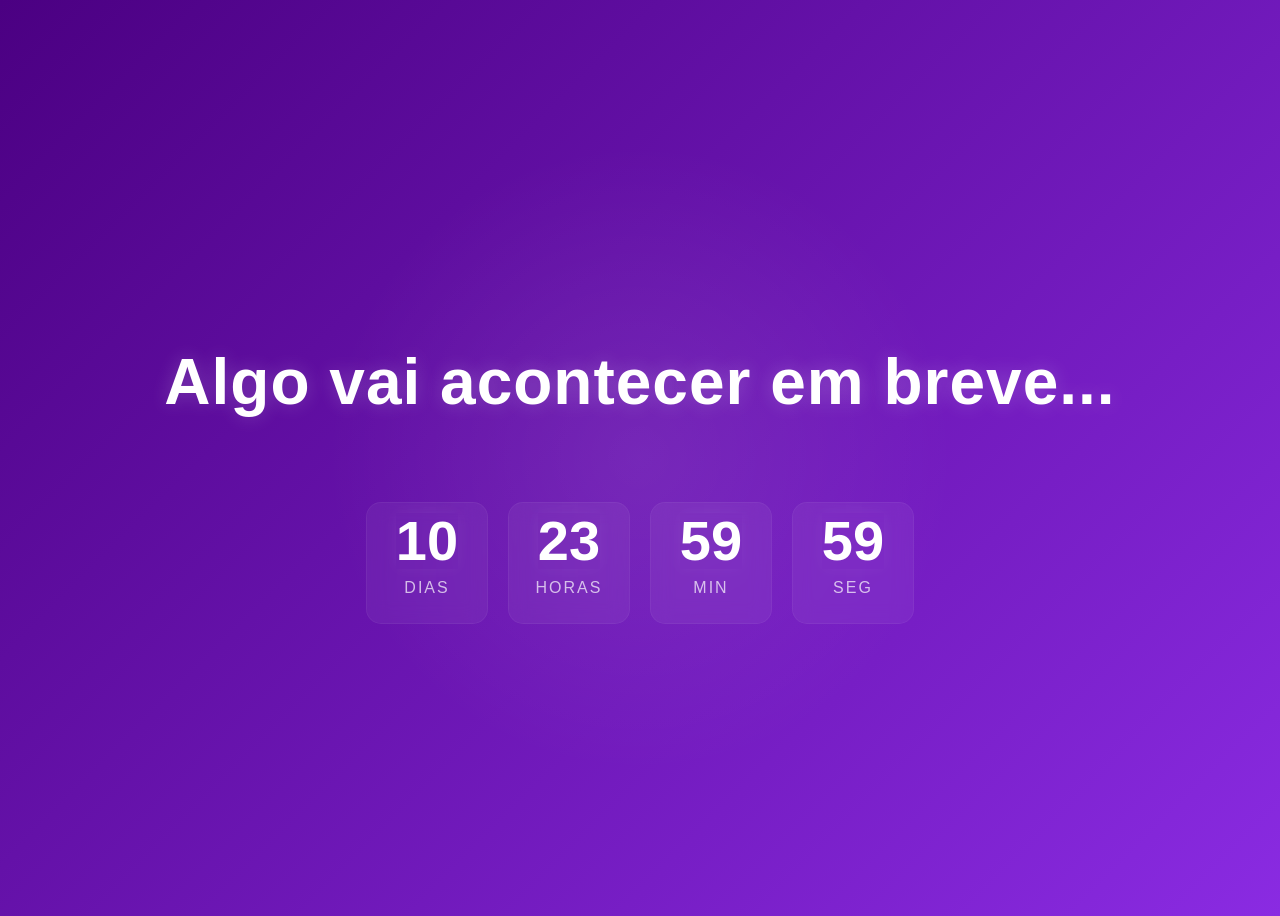
==== index.html @ 011ca1e3 "Initial commit" ====
<!DOCTYPE html>
<html lang="pt-br">
<head>
    <meta charset="UTF-8">
    <meta name="viewport" content="width=device-width, initial-scale=1.0">
    <title>Timer</title>
   <link rel="stylesheet" href="style.css">
</head>
<body>

 <section id="conteiner">

    <h1>Algo vai acontecer em breve...</h1>

    <p id="timer"></p>



 </section>

 <section class="timer">

    <div class="box">
        <span id="days">00</span>
        <p>Dias</p>
    </div>

    <div class="box">
        <span id="hours">00</span>
        <p>Horas</p>
    </div>

    <div class="box">
        <span id="minutes">00</span>
        <p>Min</p>
    </div>

    <div class="box">
        <span id="seconds">00</span>
        <p>Seg</p>
    </div>
    

 <script src="Projeto.js"></script>
</body>
</html>
---- style.css ----
@charset "UTF-8";


body {
    display:flex;
    font-family:Arial, Helvetica, sans-serif;
    flex-direction: column;
    justify-content:center;
    align-items:center;
    background:
    radial-gradient(
        circle at center,
        rgba(255,255,255,.08),
        transparent 40%
    ),
    linear-gradient(
        135deg,
        #4b0082,
        #8a2be2
    );

 height:100vh;
    
}

#conteiner {
    text-align: center;
    color:white;
    text-shadow: 0px 3px 8px rgba(0, 0, 0, 0.612);
}

#conteiner > h1 {
    font-size:4rem;
    letter-spacing: 1px;
    font-weight:800;
    text-shadow: 0 0 20px rgba(255,255,255,.2);

}

#conteiner > p {
    font-size:2rem;
}



/*Timer*/

section.timer{
    display:flex;
    justify-content:center;
    gap:20px;
    margin-top:30px;

}

.box {
    height:120px;
    width:120px;

    display:flex;
    flex-direction:column;
    justify-content:center;
    align-items:center;

    background: rgba(255,255,255,.05);
    backdrop-filter: blur(10px);

    border: 1px solid rgba(255,255,255,.05);
    border-radius:15px;
}

.box span{
    font-size: 3.5rem;
    font-weight: 800;
    color: white;
    line-height: 1;
    box-shadow: 0px 0px 15px rgba(255,255,255,.05)
}

.box p{
    margin-top: 10px;
    color: rgba(255,255,255,.7);
    text-transform: uppercase;
    letter-spacing: 2px;
    
}
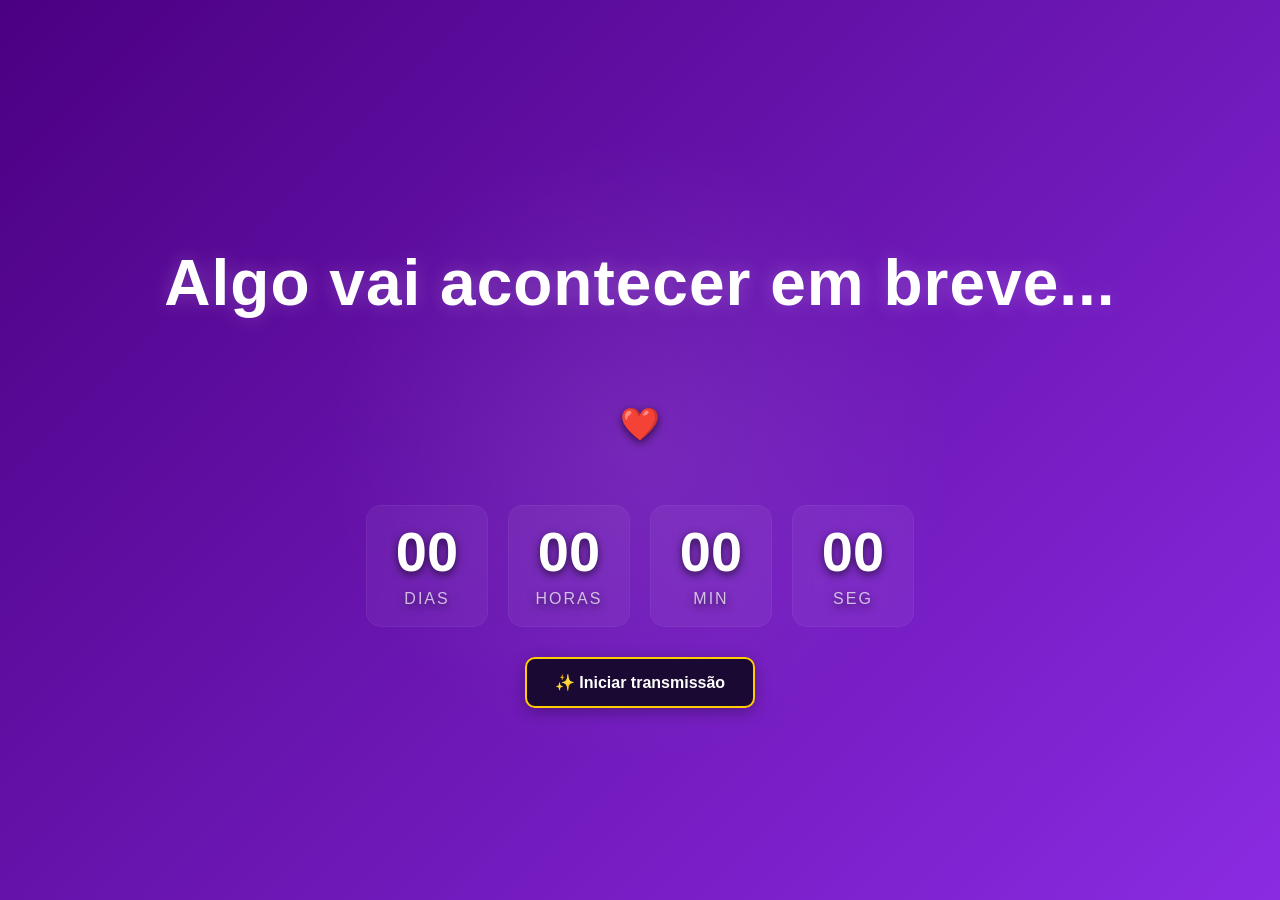
==== commit 670d3908: "atualizar" ====
--- a/index.html
+++ b/index.html
@@ -4,43 +4,42 @@
     <meta charset="UTF-8">
     <meta name="viewport" content="width=device-width, initial-scale=1.0">
     <title>Timer</title>
-   <link rel="stylesheet" href="style.css">
+    <link rel="stylesheet" href="style.css">
 </head>
 <body>
 
- <section id="conteiner">
+    <section id="conteiner">
 
-    <h1>Algo vai acontecer em breve...</h1>
+        <h1>Algo vai acontecer em breve...</h1>
+        
+        <p id="timer"></p>
 
-    <p id="timer"></p>
+        <div class="timer">
+            <div class="box">
+                <span id="days">00</span>
+                <p>Dias</p>
+            </div>
 
+            <div class="box">
+                <span id="hours">00</span>
+                <p>Horas</p>
+            </div>
 
+            <div class="box">
+                <span id="minutes">00</span>
+                <p>Min</p>
+            </div>
 
- </section>
+            <div class="box">
+                <span id="seconds">00</span>
+                <p>Seg</p>
+            </div>
+        </div> 
 
- <section class="timer">
+        <button onclick="iniciartransmissao()">✨ Iniciar transmissão</button>
 
-    <div class="box">
-        <span id="days">00</span>
-        <p>Dias</p>
-    </div>
+    </section>
 
-    <div class="box">
-        <span id="hours">00</span>
-        <p>Horas</p>
-    </div>
-
-    <div class="box">
-        <span id="minutes">00</span>
-        <p>Min</p>
-    </div>
-
-    <div class="box">
-        <span id="seconds">00</span>
-        <p>Seg</p>
-    </div>
-    
-
- <script src="Projeto.js"></script>
+    <script src="Projeto.js"></script>
 </body>
 </html>
--- a/style.css
+++ b/style.css
@@ -1,12 +1,11 @@
 @charset "UTF-8";
 
-
 body {
-    display:flex;
-    font-family:Arial, Helvetica, sans-serif;
+    display: flex;
+    font-family: Arial, Helvetica, sans-serif;
     flex-direction: column;
-    justify-content:center;
-    align-items:center;
+    justify-content: center;
+    align-items: center;
     background:
     radial-gradient(
         circle at center,
@@ -18,69 +17,93 @@
         #4b0082,
         #8a2be2
     );
-
- height:100vh;
-    
+    height: 100vh;
+    margin: 0;
 }
 
 #conteiner {
+    display: flex;         
+    flex-direction: column;
+    align-items: center;  
     text-align: center;
-    color:white;
+    color: white;
     text-shadow: 0px 3px 8px rgba(0, 0, 0, 0.612);
 }
 
 #conteiner > h1 {
-    font-size:4rem;
+    font-size: 4rem;
     letter-spacing: 1px;
-    font-weight:800;
+    font-weight: 800;
     text-shadow: 0 0 20px rgba(255,255,255,.2);
-
 }
 
 #conteiner > p {
-    font-size:2rem;
+    font-size: 2rem;
 }
 
-
-
-/*Timer*/
-
-section.timer{
-    display:flex;
-    justify-content:center;
-    gap:20px;
-    margin-top:30px;
-
+/* --- FORÇA O TIMER A FICAR LADO A LADO --- */
+div.timer {
+    display: flex !important;
+    flex-direction: row !important;
+    justify-content: center;
+    align-items: center;
+    gap: 20px;
+    margin-top: 30px;
+    margin-bottom: 30px;
 }
 
 .box {
-    height:120px;
-    width:120px;
-
-    display:flex;
-    flex-direction:column;
-    justify-content:center;
-    align-items:center;
-
+    height: 120px;
+    width: 120px;
+    display: flex;
+    flex-direction: column;
+    justify-content: center;
+    align-items: center;
     background: rgba(255,255,255,.05);
     backdrop-filter: blur(10px);
-
     border: 1px solid rgba(255,255,255,.05);
-    border-radius:15px;
+    border-radius: 15px;
 }
 
-.box span{
+.box span {
     font-size: 3.5rem;
     font-weight: 800;
     color: white;
     line-height: 1;
-    box-shadow: 0px 0px 15px rgba(255,255,255,.05)
 }
 
-.box p{
+.box p {
     margin-top: 10px;
     color: rgba(255,255,255,.7);
     text-transform: uppercase;
     letter-spacing: 2px;
-    
+    margin-bottom: 0;
+}
+
+/* --- BOTÃO BONITO E CENTRALIZADO --- */
+button {
+    display: inline-flex;
+    align-items: center;
+    justify-content: center;
+    gap: 10px;
+    padding: 14px 28px;
+
+    background-color: #1a0933;
+    color: #ffffff;
+    border: 2px solid #ffcc00;
+    border-radius: 10px;
+
+    font-size: 1rem;
+    font-weight: bold;
+    cursor: pointer;
+
+    transition: all 0.3s ease;
+    box-shadow: 0px 4px 15px rgba(0, 0, 0, 0.3);
+}
+
+button:hover {
+    background-color: #ffcc00;
+    color: #1a0933;
+    transform: translateY(-3px);
+    box-shadow: 0px 8px 20px rgba(0, 0, 0, 0.4);
 }
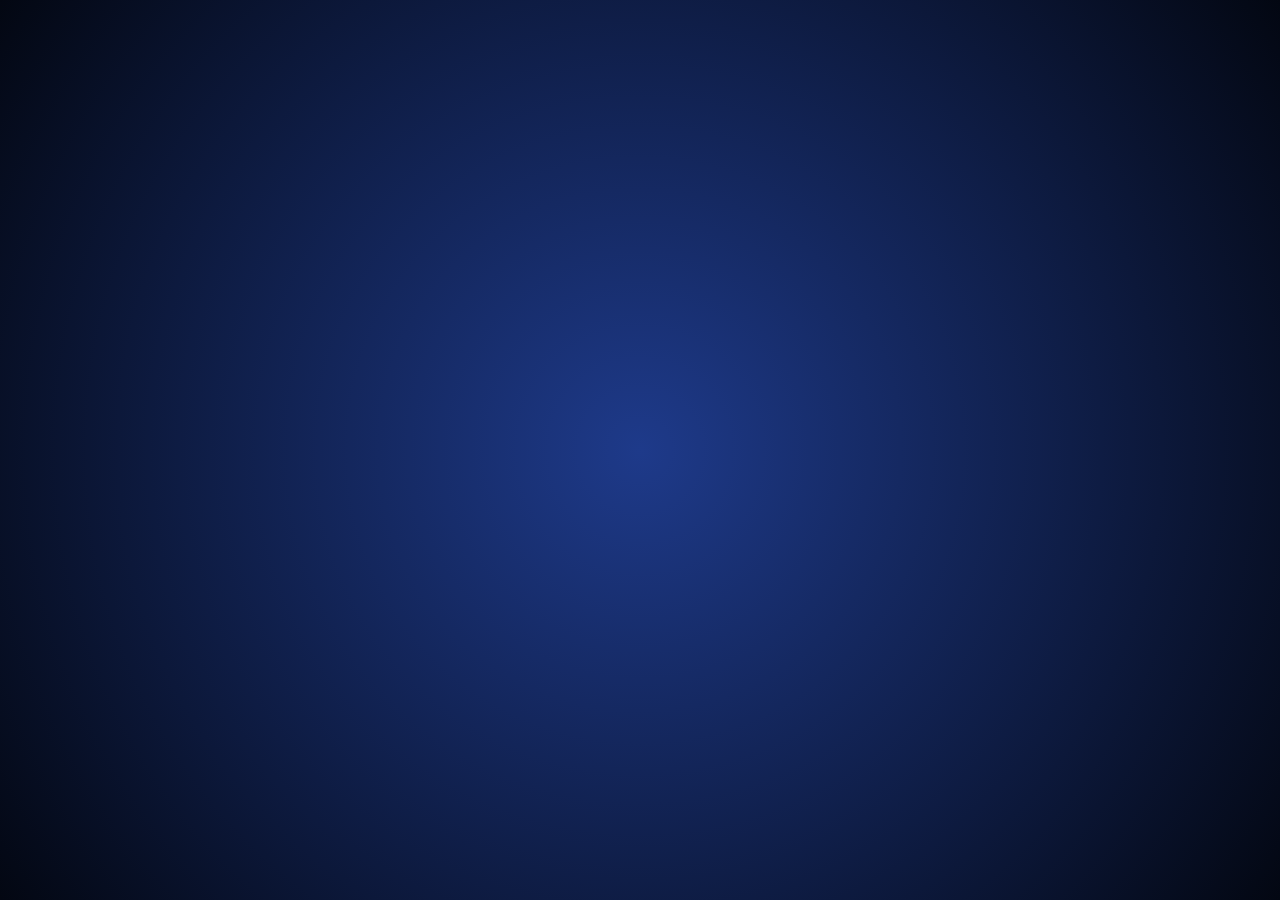
==== commit 62bac76e: "atualiza" ====
--- a/index.html
+++ b/index.html
@@ -8,37 +8,34 @@
 </head>
 <body>
 
+   <body>
+
     <section id="conteiner">
-
         <h1>Algo vai acontecer em breve...</h1>
         
         <p id="timer"></p>
 
         <div class="timer">
-            <div class="box">
-                <span id="days">00</span>
-                <p>Dias</p>
-            </div>
-
-            <div class="box">
-                <span id="hours">00</span>
-                <p>Horas</p>
-            </div>
-
-            <div class="box">
-                <span id="minutes">00</span>
-                <p>Min</p>
-            </div>
-
-            <div class="box">
-                <span id="seconds">00</span>
-                <p>Seg</p>
-            </div>
+            <div class="box"><span id="days">00</span><p>Dias</p></div>
+            <div class="box"><span id="hours">00</span><p>Horas</p></div>
+            <div class="box"><span id="minutes">00</span><p>Min</p></div>
+            <div class="box"><span id="seconds">00</span><p>Seg</p></div>
         </div> 
 
         <button onclick="iniciartransmissao()">✨ Iniciar transmissão</button>
+    </section>
 
-    </section>
+    <div id="viagem-tempo">
+        <div class="rastros" id="rastro1"></div>
+        <div class="rastros" id="rastro2"></div>
+        <div class="rastros" id="rastro3"></div>
+        <div class="rastros" id="rastro4"></div>
+        <div class="rastros" id="rastro5"></div>
+        <div class="rastros" id="rastro6"></div>
+    </div>
+
+    <script src="Projeto.js"></script>
+</body>
 
     <script src="Projeto.js"></script>
 </body>
--- a/style.css
+++ b/style.css
@@ -31,7 +31,7 @@
 }
 
 #conteiner > h1 {
-    font-size: 4rem;
+    font-size: 2.5rem;
     letter-spacing: 1px;
     font-weight: 800;
     text-shadow: 0 0 20px rgba(255,255,255,.2);
@@ -53,8 +53,8 @@
 }
 
 .box {
-    height: 120px;
-    width: 120px;
+    height: 75px;
+    width: 75px;
     display: flex;
     flex-direction: column;
     justify-content: center;
@@ -66,7 +66,7 @@
 }
 
 .box span {
-    font-size: 3.5rem;
+    font-size: 1.8rem;
     font-weight: 800;
     color: white;
     line-height: 1;
@@ -78,6 +78,7 @@
     text-transform: uppercase;
     letter-spacing: 2px;
     margin-bottom: 0;
+    font-size:1rem;
 }
 
 /* --- BOTÃO BONITO E CENTRALIZADO --- */
@@ -105,5 +106,110 @@
     background-color: #ffcc00;
     color: #1a0933;
     transform: translateY(-3px);
-    box-shadow: 0px 8px 20px rgba(0, 0, 0, 0.4);
-}+    box-shadow: 0px 8px 20px rgba(0, 0, 0, 0.4)
+    
+        
+    }
+
+
+    @media screen and (max-width:465px){
+ h1{
+    font-size:5vw;
+ }
+        #conteudo{
+font-size:3vw;
+font-size:2vh;
+        }
+
+        .timer {
+            font-size:1.5rem;
+            padding:5px;
+        }
+
+
+        #days {
+            font-size:1.5rem;
+            padding:3px;
+        }
+
+
+        #hours {
+            font-size:1.5rem;
+            padding:3px;
+        }
+
+        #minutes {
+            font-size:1.5rem;
+            padding:3px;
+        }
+
+        #seconds {
+            font-size:1.5rem;
+            padding:3px;
+        }
+
+
+        
+}
+
+
+/* Container principal para o efeito de "Entrar no Espaço" */
+#viagem-tempo {
+    position: fixed; /* Mudado de absolute para fixed para travar na tela toda */
+    top: 0;
+    left: 0;
+    width: 100vw;
+    height: 100vh;
+    display: none; 
+    justify-content: center;
+    align-items: center;
+    background: radial-gradient(circle at center, #1e3a8a, #030712); 
+    z-index: 98;
+    overflow: hidden;
+    perspective: 1000px; /* ATENÇÃO: Isso cria o efeito de profundidade 3D */
+}
+
+/* Classe que ativa a viagem */
+#viagem-tempo.ativo {
+    display: flex;
+}
+
+/* Estilo para os rastros de luz */
+.rastros {
+    position: absolute;
+    height: 2px; /* Grosso o suficiente para aparecer brilhando */
+    background: linear-gradient(to right, transparent, white); /* Dá o visual de rastro de cometa */
+    opacity: 0;
+    box-shadow: 0 0 10px #ffffff, 0 0 20px #8a2be2; /* Brilho neon misturando com o roxo do fundo */
+    transform-origin: left center; 
+}
+
+/* Animação que faz os rastros explodirem em direção à tela */
+@keyframes warp {
+    0% {
+        width: 10px;
+        transform: rotate(var(--rotacao)) translateX(0px) scaleX(1);
+        opacity: 0;
+    }
+    20% {
+        opacity: 1; /* Surge rápido */
+    }
+    100% {
+        width: 400px; /* Estica a linha como velocidade da luz */
+        transform: rotate(var(--rotacao)) translateX(300px) scaleX(2); /* Joga para longe do centro */
+        opacity: 0; /* Some nas bordas */
+    }
+}
+
+/* Configuramos as rotações usando variáveis CSS limpas para aplicar no Keyframes */
+#rastro1 { animation: warp 0.7s infinite linear; --rotacao: 0deg; animation-delay: 0.0s; }
+#rastro2 { animation: warp 0.9s infinite linear; --rotacao: 60deg; animation-delay: 0.15s; }
+#rastro3 { animation: warp 0.6s infinite linear; --rotacao: 120deg; animation-delay: 0.3s; }
+#rastro4 { animation: warp 0.8s infinite linear; --rotacao: 180deg; animation-delay: 0.1s; }
+#rastro5 { animation: warp 0.7s infinite linear; --rotacao: 240deg; animation-delay: 0.4s; }
+#rastro6 { animation: warp 0.9s infinite linear; --rotacao: 300deg; animation-delay: 0.2s; }
+
+
+
+
+
